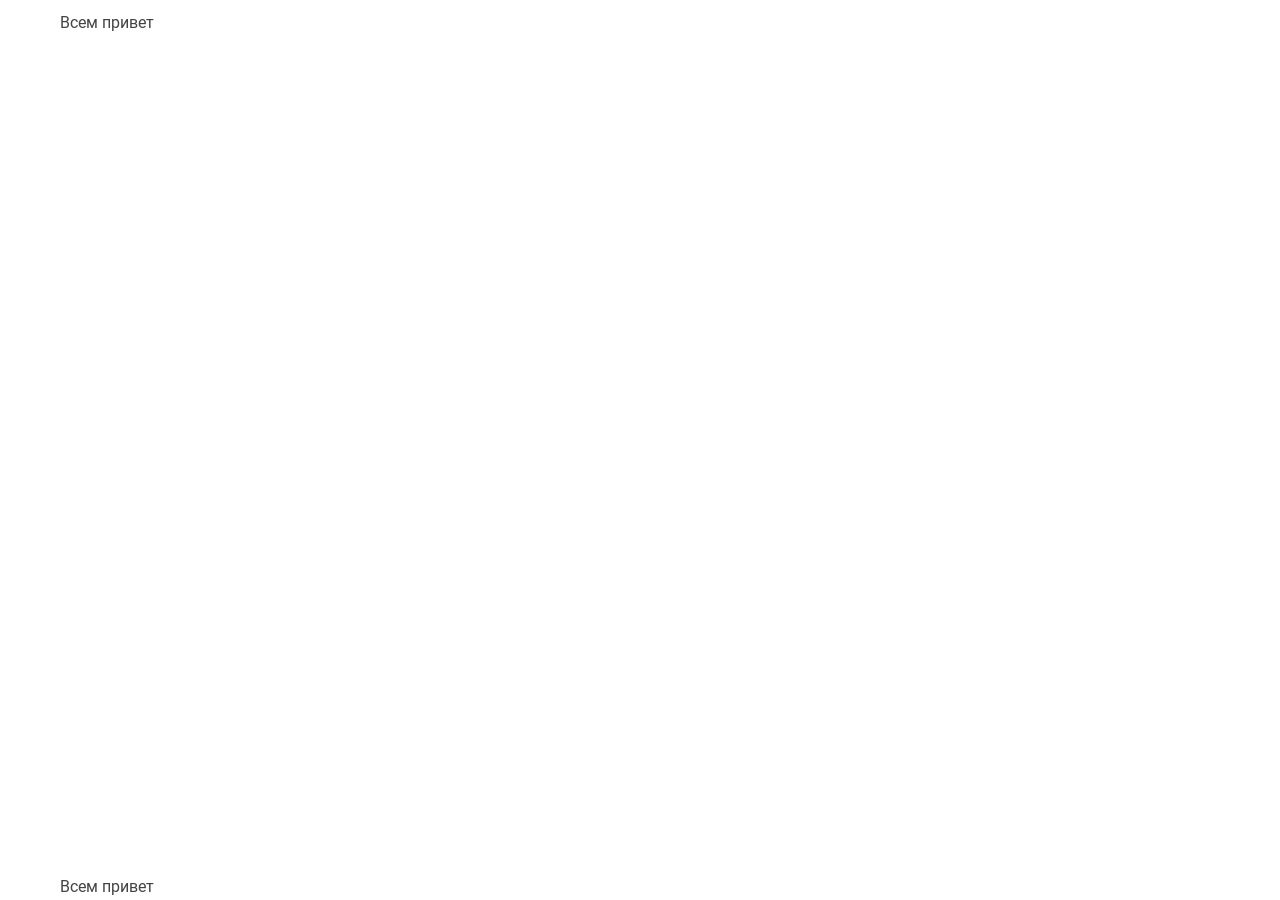
==== casco/index.html @ c2f21199 "feat: add file project and fonts and main style" ====
<!doctype html>
<html lang="ru">
<head>
    <meta charset="UTF-8">
    <meta name="viewport"
          content="width=device-width, user-scalable=no, initial-scale=1.0, maximum-scale=1.0, minimum-scale=1.0">
    <meta http-equiv="X-UA-Compatible" content="ie=edge">
    <link rel="shortcut icon" href="favicon.ico" />
    <link rel="stylesheet" href="css/style.css" />
    <title>Casco</title>
</head>
<body>
<div class="wrapper">
    <header class="header">
        <div class="header__container">
            <h1 class="header__title visually-hidden">Виды покрытий КАСКО</h1>
        </div>
    </header>
    <main class="main">
        <div class="main__container">Всем привет</div>
    </main>
    <footer class="footer">
        <div class="footer__container">Всем привет</div>
    </footer>
</div>
<script src="js/script.js"></script>
</body>
</html>
---- casco/css/style.css ----
/* Обнуление стилей */

* {
    padding: 0;
    margin: 0;
    border: 0;
}

*,
*:before,
*:after {
    box-sizing: border-box;
}

ul li {
    list-style: none;
}

a {
    color: inherit;
}

a:link,
a:visited {
    text-decoration: none;
}

a:hover {
    text-decoration: none;
}

h1,
h2,
h3,
h4,
h5,
h6 {
    font-weight: inherit;
    font-size: inherit;
}

img {
    vertical-align: top;
}

body,
html {
    height: 100%;
}

input,
button,
textarea {
    font-size: inherit;
}

button {
    cursor: pointer;
    color: inherit;
    background-color: inherit;
}

/* Обнуление стилей */


:root {
    --main-color: #333;
    --accent-color: #007aff;
    --base-font-family: "Roboto", sans-serif;;
    --base-font-size: 16px;
    --base-font-weight: 400;
    --base-color-text: #434343;
    --base-color-background: #fff;
    --card-color-background: #F5F5F6;
}

@font-face {
    font-family: "Roboto";
    src: url("../fonts/Roboto-Regular.woff2") format("woff2"), url("../fonts/Roboto-Regular.woff") format("woff");
    font-weight: 400;
    font-style: normal;
    font-display: swap;
}

@font-face {
    font-family: "Roboto";
    src: url("../fonts/Roboto-Medium.woff2") format("woff2"), url("../fonts/Roboto-Medium.woff") format("woff");
    font-weight: 500;
    font-style: normal;
    font-display: swap;
}


input,
button,
textarea {
    font-family: var(--base-font-family), serif;
}


body {
    color: var(--base-color-text);
    line-height: 1;
    font-family: var(--base-font-family), serif;
    font-size: var(--base-font-size);
    font-weight: var(--base-font-weight);
    background-color: var(--base-color-background);
}
.header__title.visually-hidden {
    position: absolute;
    width: 1px;
    height: 1px;
    padding: 0;
    margin: -1px;
    overflow: hidden;
    clip: rect(0, 0, 0, 0);
    white-space: nowrap;
    border: 0;
}

.wrapper {
    max-width: 1920px;
    margin: 0 auto;
    background-color: #fff;
    min-height: 100%;
    display: flex;
    flex-direction: column;
    overflow-x: clip;
}

.wrapper > main {
    flex: 1 1 auto;
}

[class*=__container] {
    max-width: 1170px;
    margin: 0 auto;
    padding: 5px;
}
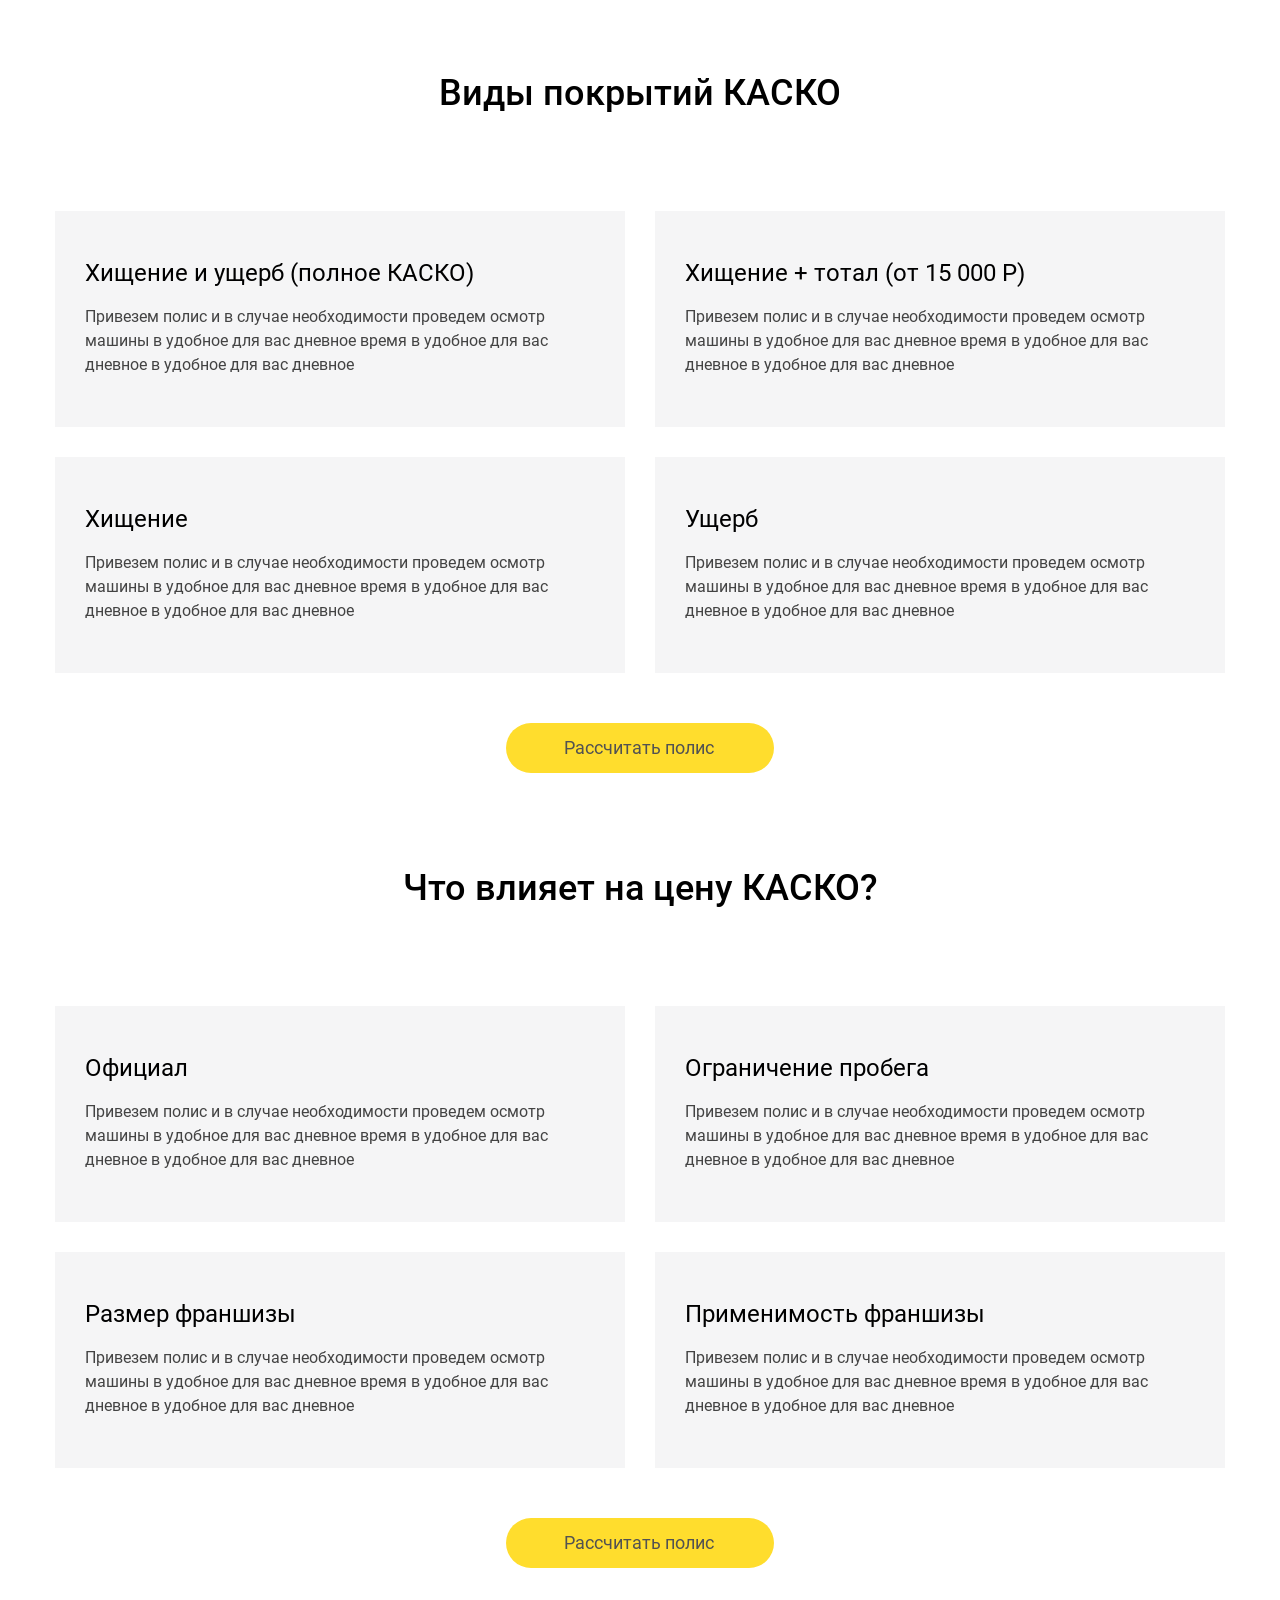
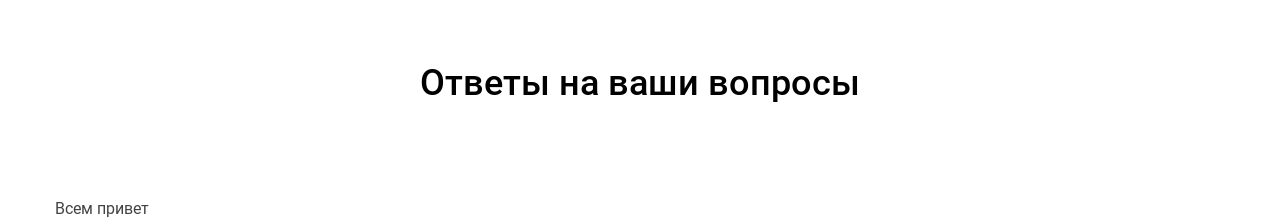
==== commit 2f6009f2: "feat: add main block" ====
--- a/casco/index.html
+++ b/casco/index.html
@@ -17,7 +17,60 @@
         </div>
     </header>
     <main class="main">
-        <div class="main__container">Всем привет</div>
+        <section class="main__types-casco casco">
+            <div class="casco__container">
+                <h2 class="casco__title">Виды покрытий КАСКО</h2>
+                <ul class="casco__items">
+                    <li class="casco__item type-item">
+                        <h3 class="type-item__title">Хищение и ущерб (полное КАСКО)</h3>
+                        <div class="type-item__text">Привезем полис и в случае необходимости проведем осмотр машины в удобное для вас дневное время в удобное для вас дневное  в удобное для вас дневное </div>
+                    </li>
+                    <li class="casco__item type-item">
+                        <h3 class="type-item__title">Хищение + тотал (от 15 000 Р)</h3>
+                        <div class="type-item__text">Привезем полис и в случае необходимости проведем осмотр машины в удобное для вас дневное время в удобное для вас дневное  в удобное для вас дневное </div>
+                    </li>
+                    <li class="casco__item type-item">
+                        <h3 class="type-item__title">Хищение</h3>
+                        <div class="type-item__text">Привезем полис и в случае необходимости проведем осмотр машины в удобное для вас дневное время в удобное для вас дневное  в удобное для вас дневное </div>
+                    </li>
+                    <li class="casco__item type-item">
+                        <h3 class="type-item__title">Ущерб</h3>
+                        <div class="type-item__text">Привезем полис и в случае необходимости проведем осмотр машины в удобное для вас дневное время в удобное для вас дневное  в удобное для вас дневное </div>
+                    </li>
+                </ul>
+                <button class="casco__button-calculation" type="button">Рассчитать полис</button>
+            </div>
+        </section>
+        <section class="main__price-casco casco">
+            <div class="casco__container">
+                <h2 class="casco__title">Что влияет на цену КАСКО?</h2>
+                <ul class="casco__items">
+                    <li class="casco__item type-item">
+                        <h3 class="type-item__title">Официал</h3>
+                        <div class="type-item__text">Привезем полис и в случае необходимости проведем осмотр машины в удобное для вас дневное время в удобное для вас дневное  в удобное для вас дневное </div>
+                    </li>
+                    <li class="casco__item type-item">
+                        <h3 class="type-item__title">Ограничение пробега</h3>
+                        <div class="type-item__text">Привезем полис и в случае необходимости проведем осмотр машины в удобное для вас дневное время в удобное для вас дневное  в удобное для вас дневное </div>
+                    </li>
+                    <li class="casco__item type-item">
+                        <h3 class="type-item__title">Размер франшизы</h3>
+                        <div class="type-item__text">Привезем полис и в случае необходимости проведем осмотр машины в удобное для вас дневное время в удобное для вас дневное  в удобное для вас дневное </div>
+                    </li>
+                    <li class="casco__item type-item">
+                        <h3 class="type-item__title">Применимость франшизы</h3>
+                        <div class="type-item__text">Привезем полис и в случае необходимости проведем осмотр машины в удобное для вас дневное время в удобное для вас дневное  в удобное для вас дневное </div>
+                    </li>
+                </ul>
+                <button class="casco__button-calculation" type="button">Рассчитать полис</button>
+            </div>
+        </section>
+        <section class="main__answers casco">
+            <div class="casco__container">
+                <h2 class="casco__title">Ответы на ваши вопросы</h2>
+                <div class="wrapper"></div>
+            </div>
+        </section>
     </main>
     <footer class="footer">
         <div class="footer__container">Всем привет</div>
--- a/casco/css/style.css
+++ b/casco/css/style.css
@@ -68,10 +68,20 @@
     --accent-color: #007aff;
     --base-font-family: "Roboto", sans-serif;;
     --base-font-size: 16px;
+    --button-font-size: 18px;
+    --title-h2-font-size: 36px;
+    --title-h3-font-size: 24px;
     --base-font-weight: 400;
+    --title-h2-font-weight: 500;
     --base-color-text: #434343;
+    --button-color-text: #525252;
+    --title-h2-color-text: #000;
     --base-color-background: #fff;
     --card-color-background: #F5F5F6;
+    --button-color-background: #ffdd2d;
+
+    --button-color-background-hover: #f5c400;
+    --button-color-text-hover: #000000;
 }
 
 @font-face {
@@ -135,5 +145,92 @@
 [class*=__container] {
     max-width: 1170px;
     margin: 0 auto;
-    padding: 5px;
-}
+    //padding: 5px;
+}
+
+/* section class="main__types-casco */
+
+.casco:not(:last-child) {
+    margin-bottom: 97px;
+}
+
+.main__types-casco {
+    padding-top: 75px;
+}
+
+.casco__container {
+    display: flex;
+    align-items: center;
+    justify-content: center;
+    flex-direction: column;
+}
+
+.casco__title {
+    font-size: clamp(var(--title-h3-font-size), 17px + 1.59vw, var(--title-h2-font-size));
+    font-weight: var(--title-h2-font-weight);
+    color: var(--title-h2-color-text);
+}
+
+.casco__title:not(:last-child) {
+    margin-bottom: clamp(80px, 69px + 2.65vw, 100px);
+}
+
+.casco__items {
+    display: flex;
+    gap: 30px;
+    flex-wrap: wrap;
+}
+
+.casco__items:not(:last-child) {
+    margin-bottom: 50px;
+}
+
+
+.type-item {
+    flex: 0 1 50%;
+    width: 100%;
+    max-width: clamp(370px, 260px + 26.46vw, 570px);
+    padding: 50px 30px;
+    background-color: var(--card-color-background);
+}
+
+.type-item__title {
+    color: var(--title-h2-color-text);
+    font-size: clamp(var(--button-font-size), 14px + 0.79vw, var(--title-h3-font-size));
+}
+
+.type-item__title:not(:last-child) {
+    margin-bottom: 20px;
+}
+
+.type-item__text {
+    color: var(--base-color-text);
+    line-height: 150%;
+}
+
+.casco__button-calculation {
+    display: flex;
+    font-size: var(--button-font-size);
+    color: var(--button-color-text);
+    border-radius: 25px;
+    padding: 14px 60px 15px 58px;
+    background-color: var(--button-color-background);
+    transition: all 0.3s ease 0s;
+}
+
+.casco__button-calculation:hover {
+    color: var(--button-color-text-hover);
+    background-color: var(--button-color-background-hover);
+}
+
+@media (max-width: 1180px) {
+    .casco__items {
+        align-items: center;
+        justify-content: center;
+    }
+    .type-item {
+        flex: 0 1 100%;
+    }
+}
+
+/* section class="main__types-casco */
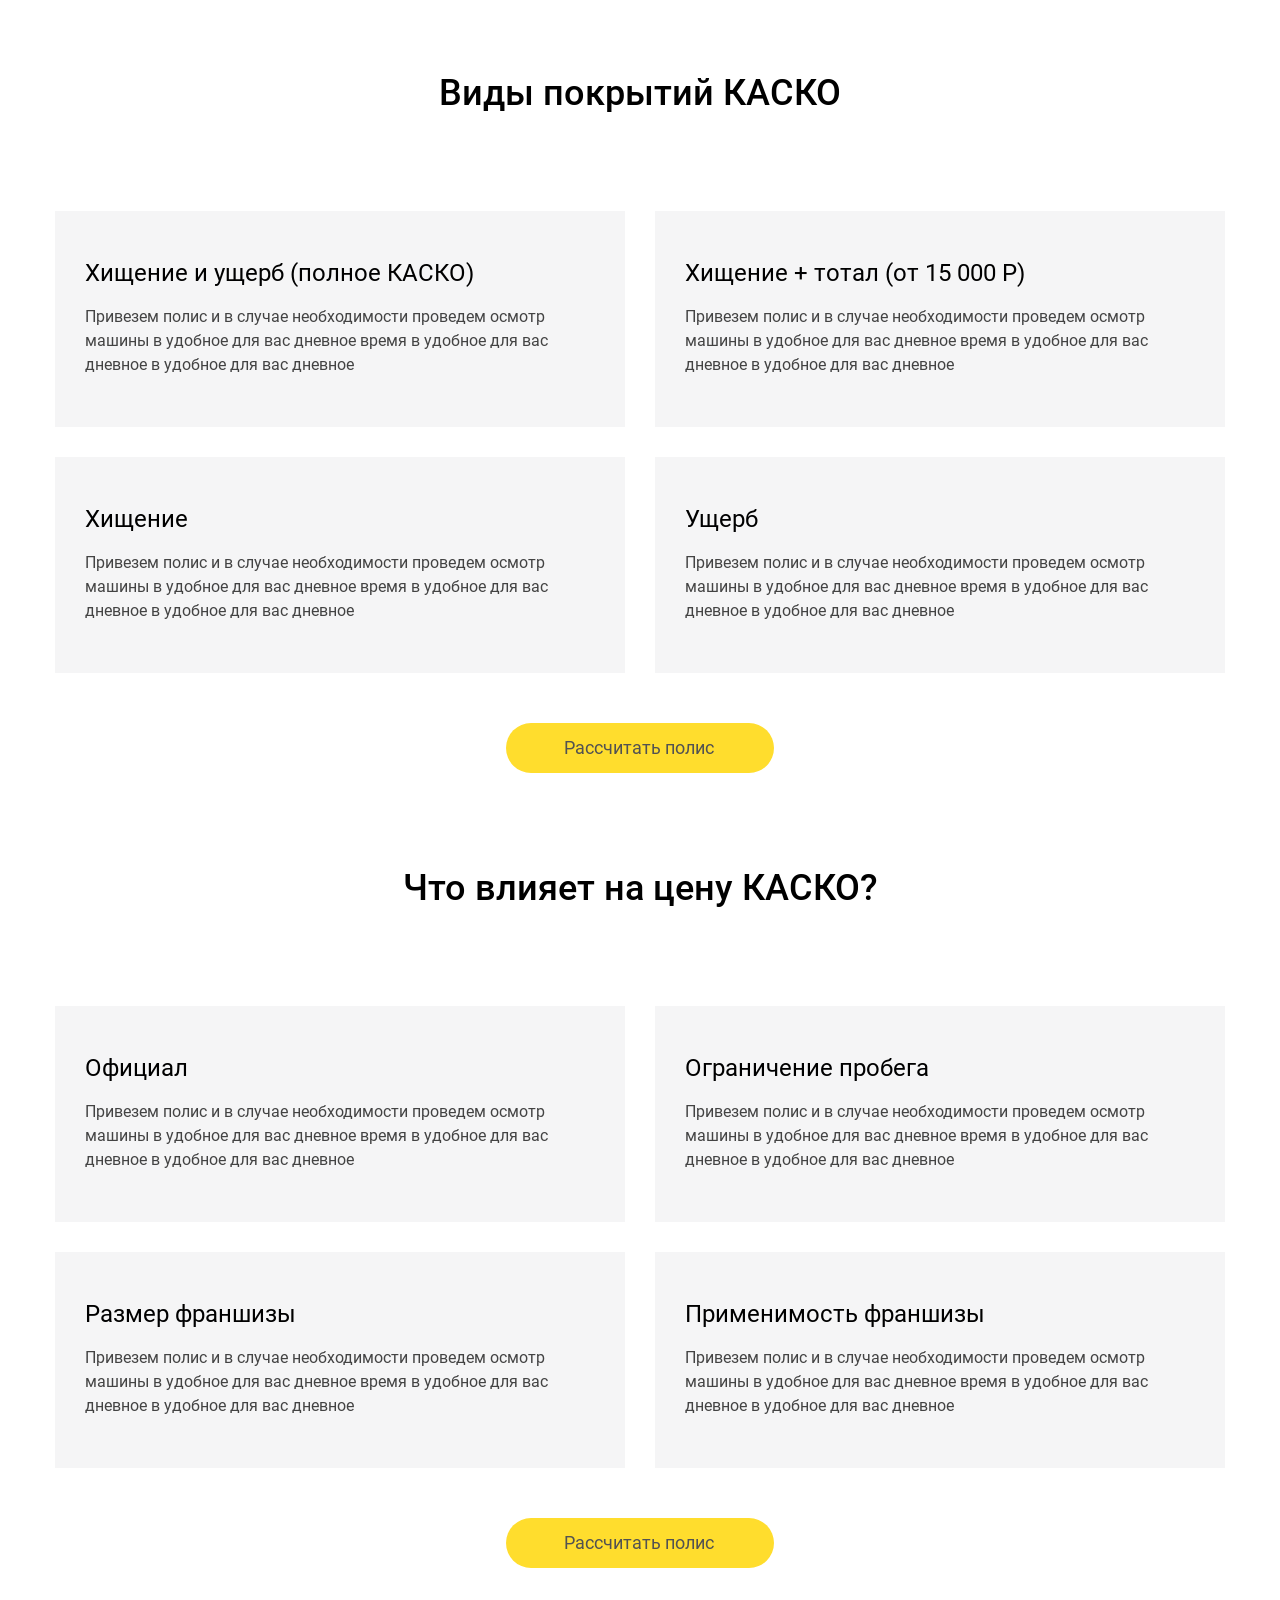
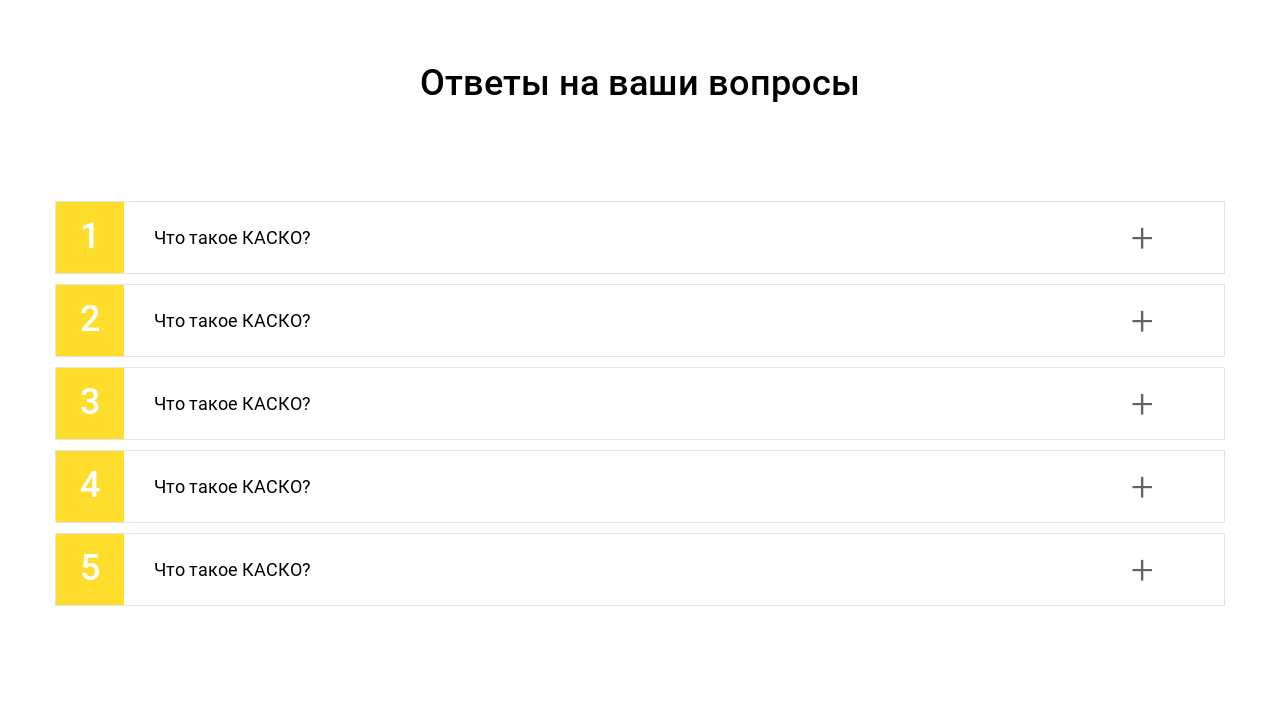
==== commit 2c1cf136: "feat: add accordion" ====
--- a/casco/index.html
+++ b/casco/index.html
@@ -65,15 +65,71 @@
                 <button class="casco__button-calculation" type="button">Рассчитать полис</button>
             </div>
         </section>
-        <section class="main__answers casco">
-            <div class="casco__container">
-                <h2 class="casco__title">Ответы на ваши вопросы</h2>
-                <div class="wrapper"></div>
+        <section class="main__answers answers">
+            <div class="answers__container">
+                <h2 class="answers__title">Ответы на ваши вопросы</h2>
+                <div class="accordion">
+                    <div class="accordion__item">
+                        <div class="accordion__number answer-style">1</div>
+                        <div class="accordion__answer answer-style">Ответ</div>
+                        <div class="accordion__main">
+                            <button type="button" class="accordion__header">
+                                <span class="accordion__title">Что такое КАСКО?</span>
+                                <span class="accordion__icon"></span>
+                            </button>
+                            <div class="accordion__body">Привезем полис и в случае необходимости проведем осмотр машины в удобное для вас дневное время в удобное для вас дневное  в удобное для вас дневное Привезем полис и в случае необходимости проведем осмотр машины в удобное для вас дневное время в удобное для вас дневное  в удобное для вас дневное Привезем полис и в случае необходимости проведем осмотр машины в удобное для вас дневное время в удобное для вас дневное  в удобное для вас дневное Привезем полис и в случае необходимости проведем осмотр машины в удобное для вас дневное время в удобное для вас дневное  в удобное для вас дневное </div>
+                        </div>
+                    </div>
+                    <div class="accordion__item">
+                        <div class="accordion__number answer-style">2</div>
+                        <div class="accordion__answer answer-style">Ответ</div>
+                        <div class="accordion__main">
+                            <button type="button" class="accordion__header">
+                                <span class="accordion__title">Что такое КАСКО?</span>
+                                <span class="accordion__icon"></span>
+                            </button>
+                            <div class="accordion__body">Привезем полис и в случае необходимости проведем осмотр машины в удобное для вас дневное время в удобное для вас дневное  в удобное для вас дневное Привезем полис и в случае необходимости проведем осмотр машины в удобное для вас дневное время в удобное для вас дневное  в удобное для вас дневное Привезем полис и в случае необходимости проведем осмотр машины в удобное для вас дневное время в удобное для вас дневное  в удобное для вас дневное Привезем полис и в случае необходимости проведем осмотр машины в удобное для вас дневное время в удобное для вас дневное  в удобное для вас дневное </div>
+                        </div>
+                    </div>
+                    <div class="accordion__item">
+                        <div class="accordion__number answer-style">3</div>
+                        <div class="accordion__answer answer-style">Ответ</div>
+                        <div class="accordion__main">
+                            <button type="button" class="accordion__header">
+                                <span class="accordion__title">Что такое КАСКО?</span>
+                                <span class="accordion__icon"></span>
+                            </button>
+                            <div class="accordion__body">Привезем полис и в случае необходимости проведем осмотр машины в удобное для вас дневное время в удобное для вас дневное  в удобное для вас дневное Привезем полис и в случае необходимости проведем осмотр машины в удобное для вас дневное время в удобное для вас дневное  в удобное для вас дневное Привезем полис и в случае необходимости проведем осмотр машины в удобное для вас дневное время в удобное для вас дневное  в удобное для вас дневное Привезем полис и в случае необходимости проведем осмотр машины в удобное для вас дневное время в удобное для вас дневное  в удобное для вас дневное </div>
+                        </div>
+                    </div>
+                    <div class="accordion__item">
+                        <div class="accordion__number answer-style">4</div>
+                        <div class="accordion__answer answer-style">Ответ</div>
+                        <div class="accordion__main">
+                            <button type="button" class="accordion__header">
+                                <span class="accordion__title">Что такое КАСКО?</span>
+                                <span class="accordion__icon"></span>
+                            </button>
+                            <div class="accordion__body">Привезем полис и в случае необходимости проведем осмотр машины в удобное для вас дневное время в удобное для вас дневное  в удобное для вас дневное Привезем полис и в случае необходимости проведем осмотр машины в удобное для вас дневное время в удобное для вас дневное  в удобное для вас дневное Привезем полис и в случае необходимости проведем осмотр машины в удобное для вас дневное время в удобное для вас дневное  в удобное для вас дневное Привезем полис и в случае необходимости проведем осмотр машины в удобное для вас дневное время в удобное для вас дневное  в удобное для вас дневное </div>
+                        </div>
+                    </div>
+                    <div class="accordion__item">
+                        <div class="accordion__number answer-style">5</div>
+                        <div class="accordion__answer answer-style">Ответ</div>
+                        <div class="accordion__main">
+                            <button type="button" class="accordion__header">
+                                <span class="accordion__title">Что такое КАСКО?</span>
+                                <span class="accordion__icon"></span>
+                            </button>
+                            <div class="accordion__body">Привезем полис и в случае необходимости проведем осмотр машины в удобное для вас дневное время в удобное для вас дневное  в удобное для вас дневное Привезем полис и в случае необходимости проведем осмотр машины в удобное для вас дневное время в удобное для вас дневное  в удобное для вас дневное Привезем полис и в случае необходимости проведем осмотр машины в удобное для вас дневное время в удобное для вас дневное  в удобное для вас дневное Привезем полис и в случае необходимости проведем осмотр машины в удобное для вас дневное время в удобное для вас дневное  в удобное для вас дневное </div>
+                        </div>
+                    </div>
+                </div>
             </div>
         </section>
     </main>
     <footer class="footer">
-        <div class="footer__container">Всем привет</div>
+        <div class="footer__container"></div>
     </footer>
 </div>
 <script src="js/script.js"></script>
--- a/casco/css/style.css
+++ b/casco/css/style.css
@@ -73,15 +73,30 @@
     --title-h3-font-size: 24px;
     --base-font-weight: 400;
     --title-h2-font-weight: 500;
+    --choice-font-weight: 300;
     --base-color-text: #434343;
     --button-color-text: #525252;
     --title-h2-color-text: #000;
     --base-color-background: #fff;
     --card-color-background: #F5F5F6;
     --button-color-background: #ffdd2d;
+    --border-color: #e4e4e4;
+    --choice-color: #636363;
 
     --button-color-background-hover: #f5c400;
     --button-color-text-hover: #000000;
+    --accordion-color-background-hover: #f7f7f7;
+    --accordion-color-hover: #222;
+    --accordion-color-background-active: #ececec;
+    --color-outline-active: #999;
+}
+
+@font-face {
+    font-family: "Roboto";
+    src: url("../fonts/Roboto-Light.woff2") format("woff2"), url("../fonts/Roboto-Light.woff") format("woff");
+    font-weight: 300;
+    font-style: normal;
+    font-display: swap;
 }
 
 @font-face {
@@ -145,10 +160,20 @@
 [class*=__container] {
     max-width: 1170px;
     margin: 0 auto;
-    //padding: 5px;
+}
+
+@media (max-width: 1180px) {
+    [class*=__container] {
+        padding-left: 22px;
+        padding-right: 22px;
+    }
 }
 
 /* section class="main__types-casco */
+
+.main:not(:last-child) {
+    margin-bottom: 97px;
+}
 
 .casco:not(:last-child) {
     margin-bottom: 97px;
@@ -233,4 +258,141 @@
     }
 }
 
-/* section class="main__types-casco */+/* section class="main__types-casco */
+
+.answers__title {
+    font-size: clamp(var(--title-h3-font-size), 17px + 1.59vw, var(--title-h2-font-size));
+    font-weight: var(--title-h2-font-weight);
+    color: var(--title-h2-color-text);
+    text-align: center;
+}
+
+.answers__title:not(:last-child) {
+    margin-bottom: clamp(80px, 69px + 2.65vw, 100px);
+}
+
+.accordion {
+    display: flex;
+    flex-direction: column;
+}
+
+.accordion:not(:last-child) {
+    margin-bottom: 10px;
+}
+
+.accordion__item {
+    display: flex;
+    border: 1px solid var(--border-color);
+}
+
+.accordion__item:not(:last-child) {
+    margin-bottom: 10px;
+}
+
+.accordion__answer {
+    writing-mode: vertical-rl;
+    transform: rotate(180deg);
+    display: flex;
+    align-items: center;
+    justify-content: center;
+}
+
+.answer-style {
+    font-weight: var(--title-h2-font-weight);
+    font-size: var(--title-h2-font-size);
+    line-height: 154%;
+    text-align: center;
+    color: var(--base-color-background);
+    background-color: var(--button-color-background);
+    padding: 7px 24px;
+    max-width: 70px;
+}
+
+.accordion__header {
+    display: flex;
+    align-items: center;
+    justify-content: space-between;
+    padding: 12px 70px 12px 30px;
+    width: 100%;
+    //background-color: transparent;
+}
+
+.accordion__header:hover {
+    background-color: var(--accordion-color-background-hover);
+    color: var(--accordion-color-hover);
+}
+
+.accordion__header:active {
+    background-color: var(--accordion-color-background-active);
+}
+
+.accordion__header:focus {
+    outline: 2px solid transparent;
+}
+
+.accordion__header:focus-visible {
+    outline: 2px solid var(--color-outline-active);
+    outline-offset: -2px;
+}
+
+@media (max-width: 1180px) {
+    .accordion__header {
+        padding: 12px 20px 12px 20px;
+    }
+
+}
+
+.accordion__body {
+    color: var(--base-color-text);
+    line-height: 150%;
+    padding: 2px 70px 25px 30px;
+}
+
+.accordion__title {
+    font-size: var(--button-font-size);
+    color: var(--title-h2-color-text);
+}
+
+.accordion__icon {
+    font-weight: var(--choice-font-weight);
+    font-size: 40px;
+    text-align: center;
+    color: var(--choice-color);
+}
+
+.accordion__main {
+    display: flex;
+    flex-direction: column;
+    flex: 1;
+}
+
+.accordion__item.active .accordion__icon::before {
+    content: '−';
+    display: inline-block;
+    width: 24px;
+    text-align: center;
+}
+
+.accordion__icon::before {
+    content: '+';
+}
+
+.accordion__item.active .accordion__number {
+    display: none;
+}
+
+.accordion__item.active .accordion__answer {
+    display: flex;
+}
+.accordion__answer {
+    display: none;
+}
+
+.accordion__body {
+    display: none;
+}
+
+.accordion__item.active .accordion__body{
+    display: flex;
+}
+
